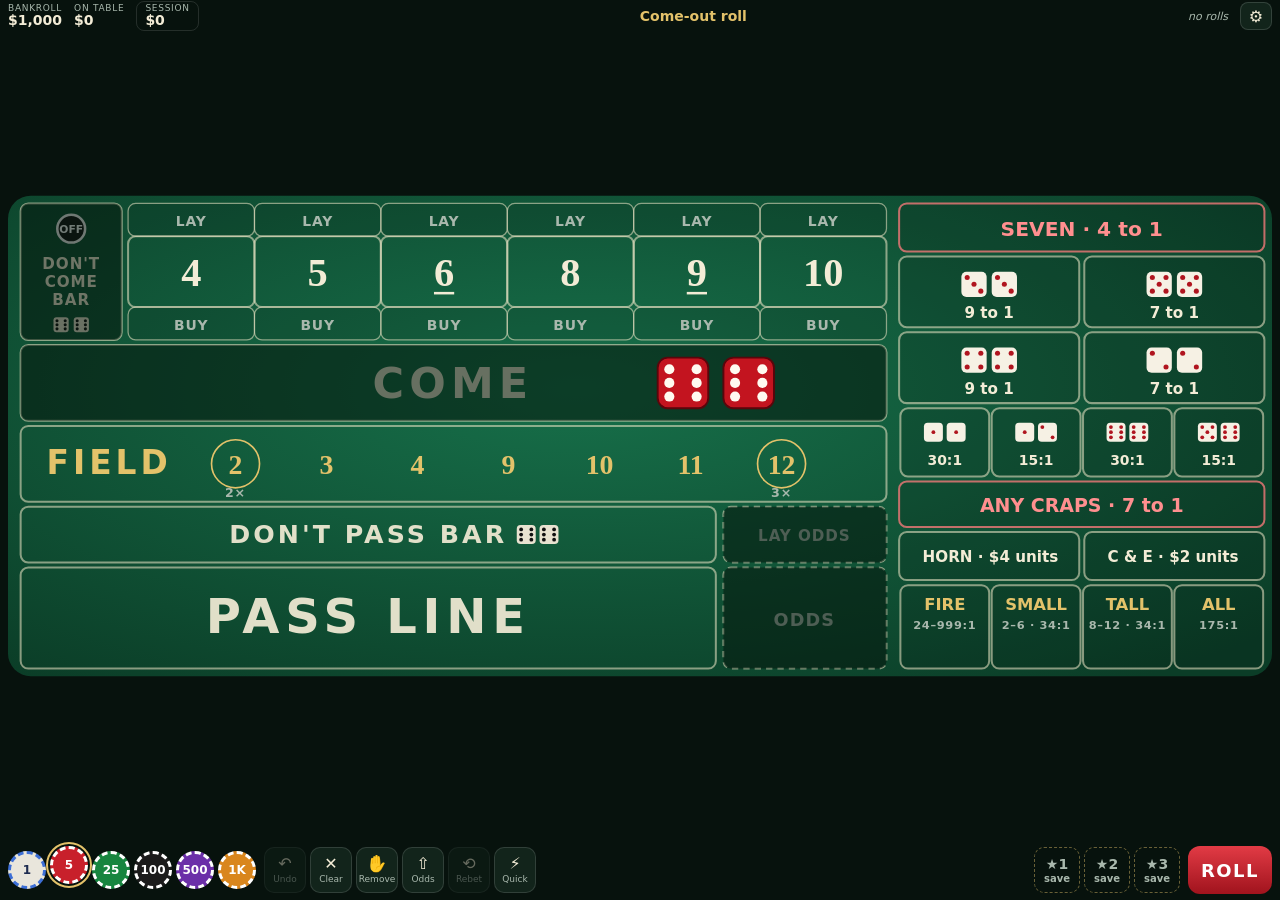
==== lite/index.html @ 6a3983c5 "Lite table: a flat 2D craps game on the same rules engine, light on battery (lite/) - One static SVG" ====
<!doctype html>
<html lang="en">
<head>
<meta charset="utf-8">
<meta name="viewport" content="width=device-width, initial-scale=1, viewport-fit=cover, user-scalable=no">
<meta name="theme-color" content="#0b2a1c">
<meta name="app-version" content="dev">
<meta name="mobile-web-app-capable" content="yes">
<title>El Jefe Craps Lite</title>
<link rel="manifest" href="manifest.webmanifest">
<link rel="icon" href="icon-192.png">
<link rel="stylesheet" href="lite.css">
</head>
<body>
<div id="app">
  <header class="top">
    <div class="stat"><span>Bankroll</span><b id="bank">$1,000</b></div>
    <div class="stat"><span>On table</span><b id="onTable">$0</b></div>
    <button class="stat session" id="sessionBtn" title="Session history"><span>Session</span><b id="sessionNet">$0</b></button>
    <div class="status" id="status">Come-out roll — place your bets</div>
    <button class="hist" id="histStrip" title="Roll history" aria-label="Roll history"></button>
    <button class="icon-btn" id="settingsBtn" aria-label="Settings" title="Settings">⚙</button>
  </header>

  <main class="felt-wrap">
    <svg id="felt" viewBox="0 0 1000 380" preserveAspectRatio="xMidYMid meet" aria-label="Craps table"></svg>
    <div class="dice-tray" id="diceTray" aria-live="polite">
      <div class="die" id="d1"></div><div class="die" id="d2"></div>
    </div>
    <div class="callout" id="callout"></div>
  </main>

  <footer class="dock">
    <div class="chips" id="chips"></div>
    <div class="tools">
      <button class="tbtn" id="undoBtn" title="Undo last bet">↶<small>Undo</small></button>
      <button class="tbtn" id="clearBtn" title="Take down every bet that can come down">✕<small>Clear</small></button>
      <button class="tbtn" id="downBtn" title="Take-down mode: tap a bet to remove it" aria-pressed="false">✋<small>Remove</small></button>
      <button class="tbtn" id="oddsBtn" title="Max odds behind the Pass Line and every Come bet">⇧<small>Odds</small></button>
      <button class="tbtn" id="rebetBtn" title="Put last roll's bets back">⟲<small>Rebet</small></button>
      <button class="tbtn" id="quickBtn" title="Quick bets: Across, Inside, Hardways …">⚡<small>Quick</small></button>
    </div>
    <div class="favs" id="favs"></div>
    <button class="roll" id="rollBtn">ROLL</button>
  </footer>
</div>

<div class="toast" id="toast" role="status"></div>

<div class="sheet" id="quickSheet" hidden>
  <div class="sheet-card">
    <div class="sheet-head"><b>Quick bets</b><span class="sheet-sub" id="quickSub"></span><button class="x" data-close>✕</button></div>
    <div class="qgrid" id="groupGrid"></div>
    <h4>Hop bets <small>one roll · easy 15:1 · hard 30:1</small></h4>
    <div class="qgrid hops" id="hopGrid"></div>
    <h4>Side bets <small>must go up before the shooter's first roll / right after a 7</small></h4>
    <div class="qgrid" id="sideGrid"></div>
  </div>
</div>

<div class="sheet" id="settingsSheet" hidden>
  <div class="sheet-card">
    <div class="sheet-head"><b>Settings</b><button class="x" data-close>✕</button></div>
    <div class="row"><label>Table minimum</label><div class="seg" id="segMin" data-key="tableMin"><button data-v="5">$5</button><button data-v="10">$10</button><button data-v="15">$15</button><button data-v="25" title="Vegas Strip: $25">Vegas $25</button></div></div>
    <div class="row"><label>Odds</label><div class="seg" id="segOdds" data-key="odds"><button data-v="345">3-4-5×</button><button data-v="2">2×</button><button data-v="5">5×</button><button data-v="10">10×</button><button data-v="100">100×</button></div></div>
    <div class="row"><label>Field 12 pays</label><div class="seg" id="segField" data-key="fieldTwelvePays"><button data-v="3">3 to 1</button><button data-v="2">2 to 1</button></div></div>
    <div class="row"><label>Place bets on the come-out</label><div class="seg" id="segWork" data-key="placeWorkingOnComeOut"><button data-v="false">Off</button><button data-v="true">Working</button></div></div>
    <div class="row"><label>Dice</label><div class="seg" id="segSpeed" data-pref="speed"><button data-v="normal">Normal</button><button data-v="fast">Fast</button><button data-v="instant">Instant</button></div></div>
    <div class="row"><label>Sound</label><div class="seg" id="segSound" data-pref="sound"><button data-v="on">On</button><button data-v="off">Off</button></div></div>
    <div class="row"><label>New session</label><div class="seg"><button id="reset1k">$1,000</button><button id="reset5k">$5,000</button><button id="reset25k">$25,000</button></div></div>
    <p class="fine">Tap a bet to add the selected chip · hold a bet (or use Remove) to take it down · hold a ★ to replace or clear it.<br>
      <a href="../">Open the full 3D table</a> · <span id="ver"></span></p>
  </div>
</div>

<div class="sheet" id="histSheet" hidden>
  <div class="sheet-card">
    <div class="sheet-head"><b>Session</b><span class="sheet-sub" id="histSub"></span><button class="x" data-close>✕</button></div>
    <div class="hstats" id="histStats"></div>
    <div class="hlist" id="histList"></div>
  </div>
</div>

<div class="sheet" id="favSheet" hidden>
  <div class="sheet-card small">
    <div class="sheet-head"><b id="favTitle">Favorite</b><button class="x" data-close>✕</button></div>
    <p id="favDesc" class="fine"></p>
    <div class="seg wide"><button id="favReplace">Save table here</button><button id="favClear">Clear</button></div>
  </div>
</div>

<div class="rotate-card"><b>Turn your phone sideways</b><span>The table plays in landscape.</span></div>

<script>
  // offline / installable: sw.js only exists in the built dist/. A new deploy takes over in the background; restart
  // into it only between rolls and with no sheet open, and only right after launch (never mid-session).
  if ('serviceWorker' in navigator && location.protocol === 'https:') {
    var hadSW = !!navigator.serviceWorker.controller, t0 = Date.now();
    navigator.serviceWorker.addEventListener('controllerchange', function () {
      if (!hadSW || Date.now() - t0 > 30000) return;
      (function go() {
        var c = window.lite;
        if (c && !c.busy() && !document.querySelector('.sheet:not([hidden])')) location.reload();
        else setTimeout(go, 1000);
      })();
    });
    navigator.serviceWorker.register('sw.js', { updateViaCache: 'none' }).catch(function () { });
  }
</script>
<script type="module" src="app.js"></script>
</body>
</html>
---- lite/lite.css ----
/* El Jefe Craps Lite: flat 2D table. No blur, no shadows on moving parts, no infinite animations. */
:root {
  --bg: #07120d; --panel: #0f1f17; --line: rgba(240, 232, 200, .55); --ink: #f3ecd6; --dim: #a9b8ad;
  --gold: #e3c26a; --red: #e0444c; --pos: #5fe08a; --neg: #ff7272;
  --sans: system-ui, -apple-system, "Segoe UI", Roboto, sans-serif;
  --edge: max(8px, env(safe-area-inset-left), env(safe-area-inset-right));
}
* { box-sizing: border-box; -webkit-tap-highlight-color: transparent; }
html, body { margin: 0; height: 100%; background: var(--bg); color: var(--ink); font: 13px var(--sans); overflow: hidden; user-select: none; -webkit-user-select: none; }
button { font: inherit; color: inherit; cursor: pointer; touch-action: manipulation; }
button:disabled { opacity: .4; cursor: default; }
#app { display: grid; grid-template-rows: 32px 1fr 60px; height: 100vh; height: 100dvh; padding: 0 var(--edge) env(safe-area-inset-bottom); }

/* top bar */
.top { display: flex; align-items: center; gap: 12px; min-width: 0; }
.stat { display: flex; flex-direction: column; line-height: 1.05; background: none; border: 0; padding: 0; text-align: left; }
.stat span { font-size: 9px; letter-spacing: .08em; text-transform: uppercase; color: var(--dim); }
.stat b { font-size: 14px; font-variant-numeric: tabular-nums; }
.session { padding: 2px 8px; border-radius: 8px; border: 1px solid rgba(255,255,255,.12); }
.pos { color: var(--pos); } .neg { color: var(--neg); }
.status { flex: 1; min-width: 0; text-align: center; font-weight: 600; font-size: 14px; color: var(--gold); white-space: nowrap; overflow: hidden; text-overflow: ellipsis; }
.status span { font-weight: 600; margin-left: 6px; padding: 1px 7px; border-radius: 9px; background: rgba(255,255,255,.07); font-size: 12px; }
.hist { display: flex; gap: 3px; background: none; border: 0; padding: 0; }
.hist i { font-style: normal; width: 20px; height: 20px; display: grid; place-items: center; border-radius: 5px; background: #1d2f25; font-size: 11px; font-weight: 700; font-variant-numeric: tabular-nums; }
.hist i.r7 { background: #6d1d22; } .hist i.rp { background: #6a5a1c; } .hist i.rn { background: #1f5534; }
.hist em { color: var(--dim); font-size: 11px; }
.icon-btn { width: 32px; height: 28px; border-radius: 8px; border: 1px solid rgba(255,255,255,.14); background: #12241b; font-size: 16px; }

/* felt */
.felt-wrap { position: relative; min-height: 0; }
#felt { position: absolute; inset: 2px 0; width: 100%; height: calc(100% - 4px); display: block; touch-action: manipulation; }
#felt text { text-anchor: middle; fill: var(--ink); font-family: var(--sans); pointer-events: none; }
.zone { fill: rgba(255,255,255,0); stroke: var(--line); stroke-width: 1.6; cursor: pointer; }
.zone:active { fill: rgba(255,255,255,.08); }
.zone.strip { stroke-width: 1; fill: rgba(0,0,0,.12); }
.zone.odds { stroke-dasharray: 5 4; }
.zone.prop { fill: rgba(0,0,0,.14); }
.zone.prop.red { stroke: rgba(240,120,120,.8); }
.removing .zone { stroke: rgba(255,140,140,.6); }
#felt .lbl { font-weight: 600; letter-spacing: .06em; fill: var(--ink); }
#felt .dim { fill: var(--dim); }
#felt .big { font-weight: 700; letter-spacing: .12em; fill: rgba(243,236,214,.92); }
#felt .gold, #felt .ptxt.gold { fill: var(--gold); }
#felt .numtxt { font-weight: 800; font-family: Georgia, "Times New Roman", serif; fill: var(--ink); }
#felt .fnum { font-weight: 700; font-family: Georgia, serif; fill: var(--gold); }
#felt .ptxt { font-weight: 700; fill: var(--ink); }
#felt .ptxt.red { fill: #ff8f8f; }
.ring { fill: none; stroke: var(--gold); stroke-width: 1.3; }
.mdie rect { fill: #f6f1e4; } .mdie circle { fill: #b0151f; }
.mdie.bar rect { fill: #e8e2d0; } .mdie.bar circle { fill: #111; }
.shade { fill: rgba(4,20,12,.55); pointer-events: none; }
.hilite { fill: rgba(255,240,180,.10); stroke: var(--gold); stroke-width: 2; pointer-events: none; }
.puck circle { fill: #151515; stroke: #f2f2f2; stroke-width: 2; }
.puck.on circle { fill: #fafafa; stroke: #111; }
#felt .puck text { fill: #fafafa; font-weight: 800; }
#felt .puck.on text { fill: #111; }
#felt .prog { fill: var(--gold); font-weight: 700; }

/* chips on the felt */
.chip { cursor: pointer; }
.chip circle { stroke: #fff; stroke-width: 2.2; stroke-dasharray: 4.3 2.6; }
.chip circle.in { stroke: rgba(255,255,255,.55); stroke-width: .8; stroke-dasharray: none; }
#felt .chip text { font-weight: 800; fill: #fff; }
.c1 circle { fill: #e9e6dc; stroke: #3d6fd6; } .c1 circle.in { stroke: #3d6fd6; } #felt .c1 text { fill: #1d2b4f; }
.c5 circle { fill: #c8202b; } .c25 circle { fill: #17853f; } .c100 circle { fill: #1b1b1b; }
.c500 circle { fill: #6b2fa8; } .c1k circle { fill: #d9861d; }
.chip .off rect { fill: #111; stroke: #fff; stroke-width: .7; }
#felt .chip .off text { fill: #fff; font-weight: 700; }
#felt .hoplbl { fill: var(--gold); font-weight: 700; }

/* dice + floating results (short, finite animations only) */
.bdie rect { fill: #c3141f; stroke: #5a050b; stroke-width: 1.5; }
.bdie circle { fill: #fffaf0; }
.dice { pointer-events: none; }
.dice.tumble .bdie { transform-box: fill-box; transform-origin: center; animation: tumble .18s linear infinite alternate; }
.dice.tumble .bdie:last-child { animation-direction: alternate-reverse; }
.dice.land { animation: land .25s ease-out 1; transform-box: fill-box; transform-origin: center; }
@keyframes tumble { from { transform: rotate(-18deg) translateY(-4px); } to { transform: rotate(16deg) translateY(3px); } }
@keyframes land { from { transform: scale(1.25); } to { transform: scale(1); } }
#felt .fx { font-weight: 900; paint-order: stroke; stroke: rgba(0,0,0,.75); stroke-width: 3px; animation: rise 1.8s ease-out 1 forwards; }
#felt .fx.win { fill: var(--pos); } #felt .fx.lose { fill: var(--neg); }
@keyframes rise { 0% { opacity: 0; transform: translateY(6px); } 15% { opacity: 1; } 75% { opacity: 1; } 100% { opacity: 0; transform: translateY(-14px); } }

.callout { position: absolute; left: 50%; top: 44%; transform: translate(-50%, -50%) scale(.9); opacity: 0; pointer-events: none;
  display: flex; flex-direction: column; align-items: center; padding: 8px 22px 10px; border-radius: 14px; background: rgba(6,16,11,.88);
  border: 1px solid rgba(227,194,106,.6); transition: opacity .15s, transform .15s; text-align: center; }
.callout.show { opacity: 1; transform: translate(-50%, -50%) scale(1); }
.callout b { font: 800 34px Georgia, serif; color: var(--gold); line-height: 1; }
.callout span { font-weight: 700; font-size: 15px; margin-top: 3px; }
.callout em { font-style: normal; font-weight: 800; font-size: 15px; margin-top: 2px; }
.callout.bad b { color: var(--red); }

/* dock */
.dock { display: flex; align-items: center; gap: 8px; min-width: 0; }
.chips { display: flex; gap: 4px; }
.rchip { width: 38px; height: 38px; border-radius: 50%; border: 3px dashed #fff; font-weight: 800; font-size: 12px; color: #fff; padding: 0; transition: transform .1s; }
.rchip.c1 { background: #e9e6dc; color: #1d2b4f; border-color: #3d6fd6; }
.rchip.c5 { background: #c8202b; } .rchip.c25 { background: #17853f; } .rchip.c100 { background: #1b1b1b; } .rchip.c500 { background: #6b2fa8; } .rchip.c1k { background: #d9861d; }
.rchip.sel { transform: translateY(-5px); outline: 2px solid var(--gold); outline-offset: 2px; }
.tools { display: flex; gap: 4px; }
.tbtn { width: 42px; height: 46px; border-radius: 10px; border: 1px solid rgba(255,255,255,.13); background: #12241b; display: flex; flex-direction: column; align-items: center; justify-content: center; font-size: 16px; line-height: 1; padding: 0; }
.tbtn small { font-size: 9px; margin-top: 3px; color: var(--dim); }
.tbtn[aria-pressed="true"] { background: #5a1c1f; border-color: #ff8a8a; }
.favs { display: flex; gap: 4px; margin-left: auto; }
.fav { width: 46px; height: 46px; border-radius: 10px; border: 1px dashed rgba(227,194,106,.45); background: none; color: var(--dim); font-weight: 800; font-size: 14px; display: flex; flex-direction: column; align-items: center; justify-content: center; line-height: 1; padding: 0; }
.fav small { font-size: 10px; font-weight: 600; margin-top: 3px; }
.fav.set { border-style: solid; border-color: var(--gold); color: var(--gold); background: rgba(227,194,106,.08); }
.fav.set small { color: var(--ink); }
.roll { height: 48px; min-width: 84px; flex: 0 0 auto; border-radius: 12px; border: 0; background: linear-gradient(#e23b45, #a0131d); font-weight: 900; font-size: 18px; letter-spacing: .08em; color: #fff; }
.roll:active:not(:disabled) { transform: translateY(1px); }

/* toast */
.toast { position: fixed; left: 50%; top: 2px; transform: translateX(-50%); max-width: min(720px, 92vw); padding: 7px 14px; border-radius: 10px; background: #3a1416; border: 1px solid #a8444a;
  font-size: 13px; text-align: center; opacity: 0; pointer-events: none; transition: opacity .15s; z-index: 50; }
.toast.ok { background: #102a1c; border-color: #3f8a5e; }
.toast.show { opacity: 1; }

/* sheets */
.sheet { position: fixed; inset: 0; background: rgba(0,0,0,.55); display: grid; place-items: center; z-index: 40; }
.sheet[hidden] { display: none; }
.sheet-card { width: min(760px, 94vw); max-height: 92dvh; overflow: auto; background: var(--panel); border: 1px solid rgba(227,194,106,.35); border-radius: 14px; padding: 10px 14px 14px; }
.sheet-card.small { width: min(380px, 92vw); }
.sheet-head { display: flex; align-items: center; gap: 10px; margin-bottom: 8px; }
.sheet-head b { font-size: 16px; color: var(--gold); }
.sheet-sub { color: var(--dim); font-size: 12px; flex: 1; }
.x { margin-left: auto; width: 34px; height: 30px; border-radius: 8px; border: 1px solid rgba(255,255,255,.15); background: none; }
.sheet h4 { margin: 8px 0 4px; font-size: 12px; letter-spacing: .06em; text-transform: uppercase; color: var(--gold); }
.sheet h4 small { text-transform: none; letter-spacing: 0; color: var(--dim); font-weight: 400; margin-left: 6px; }
.qgrid { display: grid; grid-template-columns: repeat(5, 1fr); gap: 6px; }
.qgrid.hops { grid-template-columns: repeat(11, 1fr); gap: 4px; }
#sideGrid { grid-template-columns: repeat(7, 1fr); }
.qb { min-height: 40px; border-radius: 9px; border: 1px solid rgba(255,255,255,.14); background: #142a1f; display: flex; flex-direction: column; align-items: center; justify-content: center; gap: 1px; padding: 3px; }
.qb small { font-size: 10px; color: var(--dim); }
.qb em { font-style: normal; font-size: 11px; color: var(--gold); font-weight: 700; }
.qb.hop { font-weight: 700; min-height: 32px; }
.qb.hop.hard { border-color: rgba(227,194,106,.5); }
.row { display: flex; align-items: center; justify-content: space-between; gap: 12px; padding: 6px 0; border-bottom: 1px solid rgba(255,255,255,.06); }
.row label { color: var(--ink); }
.seg { display: flex; gap: 4px; flex-wrap: wrap; }
.seg button { min-height: 34px; padding: 0 12px; border-radius: 8px; border: 1px solid rgba(255,255,255,.15); background: #142a1f; }
.seg button.on { background: var(--gold); color: #1a1405; border-color: var(--gold); font-weight: 700; }
.seg.wide { justify-content: center; } .seg.wide button { flex: 1; }
.fine { color: var(--dim); font-size: 12px; line-height: 1.5; margin: 10px 0 0; }
.fine a { color: var(--gold); }
.hstats { display: grid; grid-template-columns: repeat(4, 1fr); gap: 6px; }
.hstats > div { background: #142a1f; border-radius: 8px; padding: 5px 8px; display: flex; flex-direction: column; }
.hstats span { font-size: 10px; color: var(--dim); text-transform: uppercase; letter-spacing: .05em; }
.hstats b { font-size: 15px; }
.hstats .dist { grid-column: 1 / -1; display: grid; grid-template-columns: repeat(11, 1fr); gap: 4px; height: 82px; background: none; padding: 4px 0 0; }
.dist i { display: flex; flex-direction: column; justify-content: flex-end; align-items: center; font-style: normal; height: 100%; }
.dist u { display: block; width: 70%; background: var(--gold); border-radius: 3px 3px 0 0; min-height: 1px; }
.dist b { font-size: 10px; color: var(--dim); font-weight: 600; } .dist span { font-size: 11px; font-weight: 700; color: var(--ink); text-transform: none; }
.hlist { margin-top: 8px; display: grid; grid-template-columns: repeat(2, 1fr); gap: 2px 14px; }
.hr { display: grid; grid-template-columns: 38px 24px 1fr auto; gap: 6px; padding: 3px 0; border-bottom: 1px solid rgba(255,255,255,.05); font-variant-numeric: tabular-nums; }
.hd { color: var(--dim); } .ho { color: var(--dim); font-size: 12px; }

/* small landscape phones: tighter dock */
@media (max-width: 790px) {
  .rchip { width: 34px; height: 34px; font-size: 11px; border-width: 2px; }
  .tbtn { width: 38px; } .tbtn small { font-size: 8px; } .fav { width: 42px; }
  .roll { min-width: 72px; }
  .hist i:nth-child(-n+3) { display: none; }
}
@media (max-width: 680px) { .stat:nth-child(2) { display: none; } }
/* portrait phones: landscape only */
.rotate-card { display: none; }
@media (orientation: portrait) and (pointer: coarse) {
  .rotate-card { display: flex; position: fixed; inset: 0; z-index: 99; flex-direction: column; align-items: center; justify-content: center; gap: 10px; background: var(--bg); font-size: 15px; }
  .rotate-card b { font-size: 20px; color: var(--gold); }
}
#felt .uline { fill: var(--ink); pointer-events: none; }
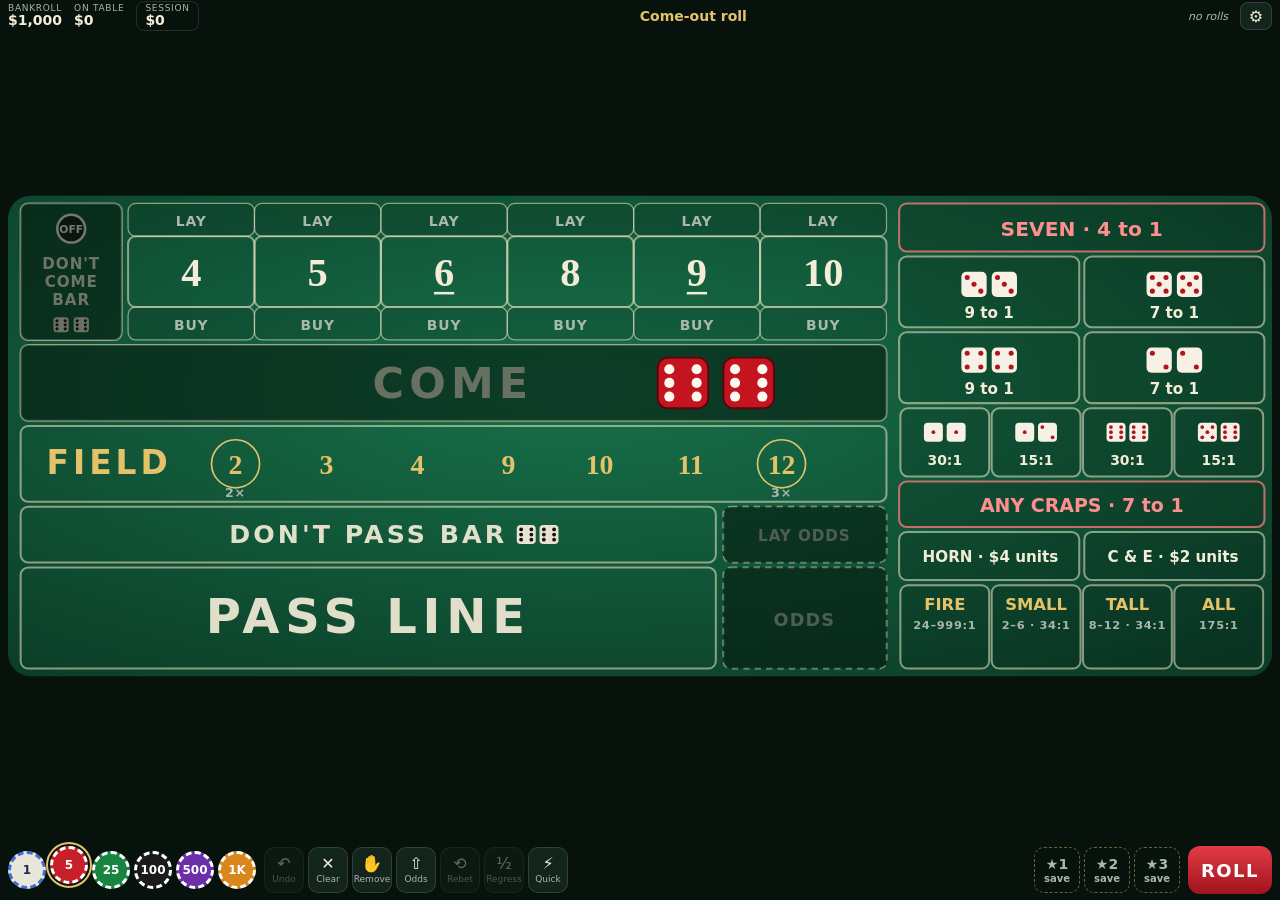
==== commit 7e4cc1e3: "Lite: Regress button in the dock next to Rebet Co-Authored-By: Claude Opus 5.5 <noreply@anthropic.co" ====
--- a/lite/index.html
+++ b/lite/index.html
@@ -38,6 +38,7 @@
       <button class="tbtn" id="downBtn" title="Take-down mode: tap a bet to remove it" aria-pressed="false">✋<small>Remove</small></button>
       <button class="tbtn" id="oddsBtn" title="Max odds behind the Pass Line and every Come bet">⇧<small>Odds</small></button>
       <button class="tbtn" id="rebetBtn" title="Put last roll's bets back">⟲<small>Rebet</small></button>
+      <button class="tbtn" id="regressBtn" title="Regress: cut every place bet in half (not below the minimum)">½<small>Regress</small></button>
       <button class="tbtn" id="quickBtn" title="Quick bets: Across, Inside, Hardways …">⚡<small>Quick</small></button>
     </div>
     <div class="favs" id="favs"></div>
--- a/lite/lite.css
+++ b/lite/lite.css
@@ -98,7 +98,7 @@
 .rchip.c5 { background: #c8202b; } .rchip.c25 { background: #17853f; } .rchip.c100 { background: #1b1b1b; } .rchip.c500 { background: #6b2fa8; } .rchip.c1k { background: #d9861d; }
 .rchip.sel { transform: translateY(-5px); outline: 2px solid var(--gold); outline-offset: 2px; }
 .tools { display: flex; gap: 4px; }
-.tbtn { width: 42px; height: 46px; border-radius: 10px; border: 1px solid rgba(255,255,255,.13); background: #12241b; display: flex; flex-direction: column; align-items: center; justify-content: center; font-size: 16px; line-height: 1; padding: 0; }
+.tbtn { width: 40px; height: 46px; border-radius: 10px; border: 1px solid rgba(255,255,255,.13); background: #12241b; display: flex; flex-direction: column; align-items: center; justify-content: center; font-size: 16px; line-height: 1; padding: 0; }
 .tbtn small { font-size: 9px; margin-top: 3px; color: var(--dim); }
 .tbtn[aria-pressed="true"] { background: #5a1c1f; border-color: #ff8a8a; }
 .favs { display: flex; gap: 4px; margin-left: auto; }
@@ -157,7 +157,7 @@
 /* small landscape phones: tighter dock */
 @media (max-width: 790px) {
   .rchip { width: 34px; height: 34px; font-size: 11px; border-width: 2px; }
-  .tbtn { width: 38px; } .tbtn small { font-size: 8px; } .fav { width: 42px; }
+  .dock { gap: 6px; } .tbtn { width: 36px; } .tbtn small { font-size: 8px; } .fav { width: 40px; }
   .roll { min-width: 72px; }
   .hist i:nth-child(-n+3) { display: none; }
 }
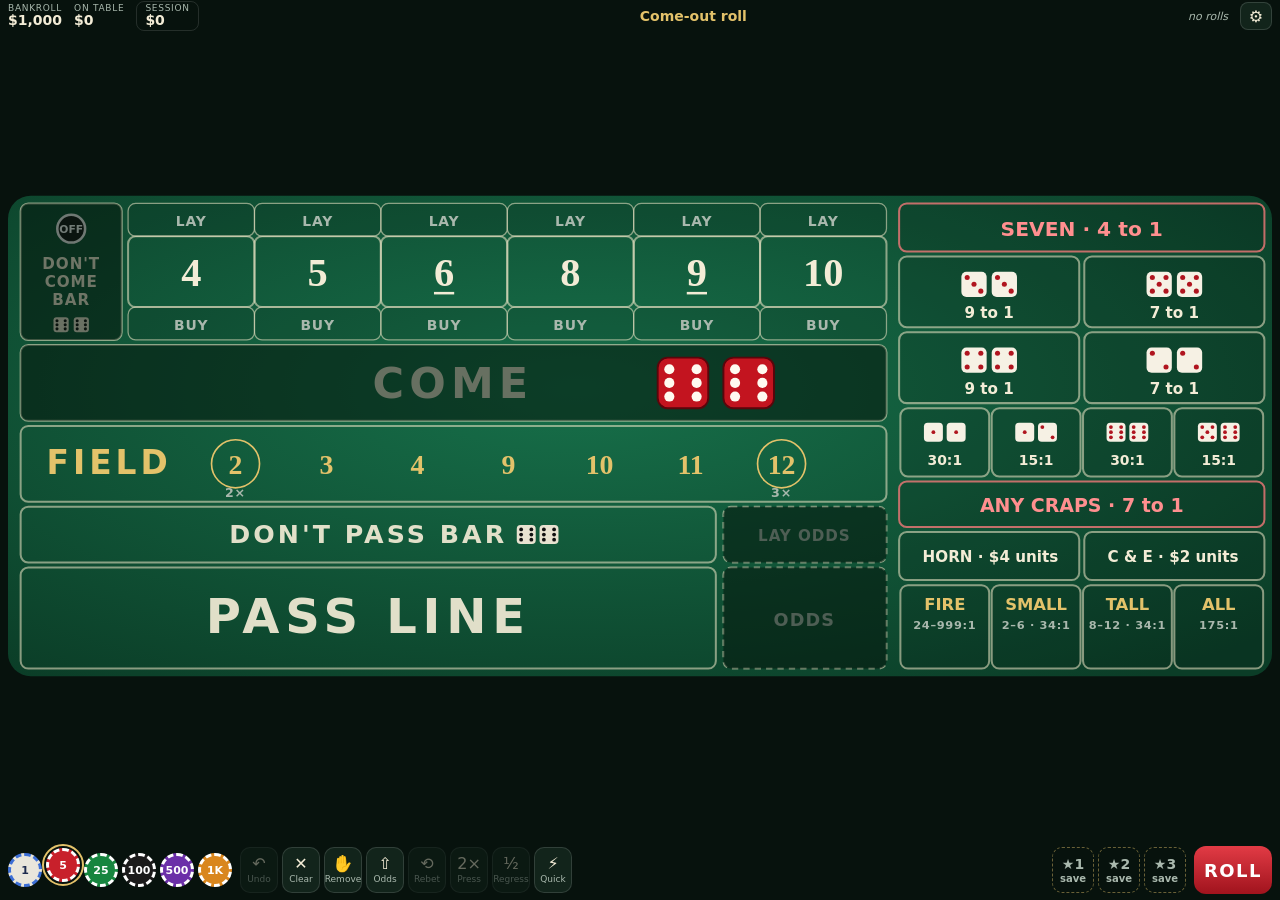
==== commit 3554d61b: "Lite: Press button (double last bet or last roll's winners); smaller dock to fit Co-Authored-By: Cla" ====
--- a/lite/index.html
+++ b/lite/index.html
@@ -38,6 +38,7 @@
       <button class="tbtn" id="downBtn" title="Take-down mode: tap a bet to remove it" aria-pressed="false">✋<small>Remove</small></button>
       <button class="tbtn" id="oddsBtn" title="Max odds behind the Pass Line and every Come bet">⇧<small>Odds</small></button>
       <button class="tbtn" id="rebetBtn" title="Put last roll's bets back">⟲<small>Rebet</small></button>
+      <button class="tbtn" id="pressBtn" title="Press: double your last bet — or, after a roll, every winner still up">2×<small>Press</small></button>
       <button class="tbtn" id="regressBtn" title="Regress: cut every place bet in half (not below the minimum)">½<small>Regress</small></button>
       <button class="tbtn" id="quickBtn" title="Quick bets: Across, Inside, Hardways …">⚡<small>Quick</small></button>
     </div>
--- a/lite/lite.css
+++ b/lite/lite.css
@@ -93,20 +93,20 @@
 /* dock */
 .dock { display: flex; align-items: center; gap: 8px; min-width: 0; }
 .chips { display: flex; gap: 4px; }
-.rchip { width: 38px; height: 38px; border-radius: 50%; border: 3px dashed #fff; font-weight: 800; font-size: 12px; color: #fff; padding: 0; transition: transform .1s; }
+.rchip { width: 34px; height: 34px; border-radius: 50%; border: 3px dashed #fff; font-weight: 800; font-size: 11px; color: #fff; padding: 0; transition: transform .1s; }
 .rchip.c1 { background: #e9e6dc; color: #1d2b4f; border-color: #3d6fd6; }
 .rchip.c5 { background: #c8202b; } .rchip.c25 { background: #17853f; } .rchip.c100 { background: #1b1b1b; } .rchip.c500 { background: #6b2fa8; } .rchip.c1k { background: #d9861d; }
 .rchip.sel { transform: translateY(-5px); outline: 2px solid var(--gold); outline-offset: 2px; }
 .tools { display: flex; gap: 4px; }
-.tbtn { width: 40px; height: 46px; border-radius: 10px; border: 1px solid rgba(255,255,255,.13); background: #12241b; display: flex; flex-direction: column; align-items: center; justify-content: center; font-size: 16px; line-height: 1; padding: 0; }
+.tbtn { width: 38px; height: 46px; border-radius: 10px; border: 1px solid rgba(255,255,255,.13); background: #12241b; display: flex; flex-direction: column; align-items: center; justify-content: center; font-size: 16px; line-height: 1; padding: 0; }
 .tbtn small { font-size: 9px; margin-top: 3px; color: var(--dim); }
 .tbtn[aria-pressed="true"] { background: #5a1c1f; border-color: #ff8a8a; }
 .favs { display: flex; gap: 4px; margin-left: auto; }
-.fav { width: 46px; height: 46px; border-radius: 10px; border: 1px dashed rgba(227,194,106,.45); background: none; color: var(--dim); font-weight: 800; font-size: 14px; display: flex; flex-direction: column; align-items: center; justify-content: center; line-height: 1; padding: 0; }
+.fav { width: 42px; height: 46px; border-radius: 10px; border: 1px dashed rgba(227,194,106,.45); background: none; color: var(--dim); font-weight: 800; font-size: 14px; display: flex; flex-direction: column; align-items: center; justify-content: center; line-height: 1; padding: 0; }
 .fav small { font-size: 10px; font-weight: 600; margin-top: 3px; }
 .fav.set { border-style: solid; border-color: var(--gold); color: var(--gold); background: rgba(227,194,106,.08); }
 .fav.set small { color: var(--ink); }
-.roll { height: 48px; min-width: 84px; flex: 0 0 auto; border-radius: 12px; border: 0; background: linear-gradient(#e23b45, #a0131d); font-weight: 900; font-size: 18px; letter-spacing: .08em; color: #fff; }
+.roll { height: 48px; min-width: 78px; flex: 0 0 auto; border-radius: 12px; border: 0; background: linear-gradient(#e23b45, #a0131d); font-weight: 900; font-size: 18px; letter-spacing: .08em; color: #fff; }
 .roll:active:not(:disabled) { transform: translateY(1px); }
 
 /* toast */
@@ -156,9 +156,9 @@
 
 /* small landscape phones: tighter dock */
 @media (max-width: 790px) {
-  .rchip { width: 34px; height: 34px; font-size: 11px; border-width: 2px; }
-  .dock { gap: 6px; } .tbtn { width: 36px; } .tbtn small { font-size: 8px; } .fav { width: 40px; }
-  .roll { min-width: 72px; }
+  .rchip { width: 30px; height: 30px; font-size: 10px; border-width: 2px; }
+  .dock { gap: 6px; } .tbtn { width: 34px; } .tbtn small { font-size: 8px; } .fav { width: 38px; }
+  .roll { min-width: 66px; }
   .hist i:nth-child(-n+3) { display: none; }
 }
 @media (max-width: 680px) { .stat:nth-child(2) { display: none; } }
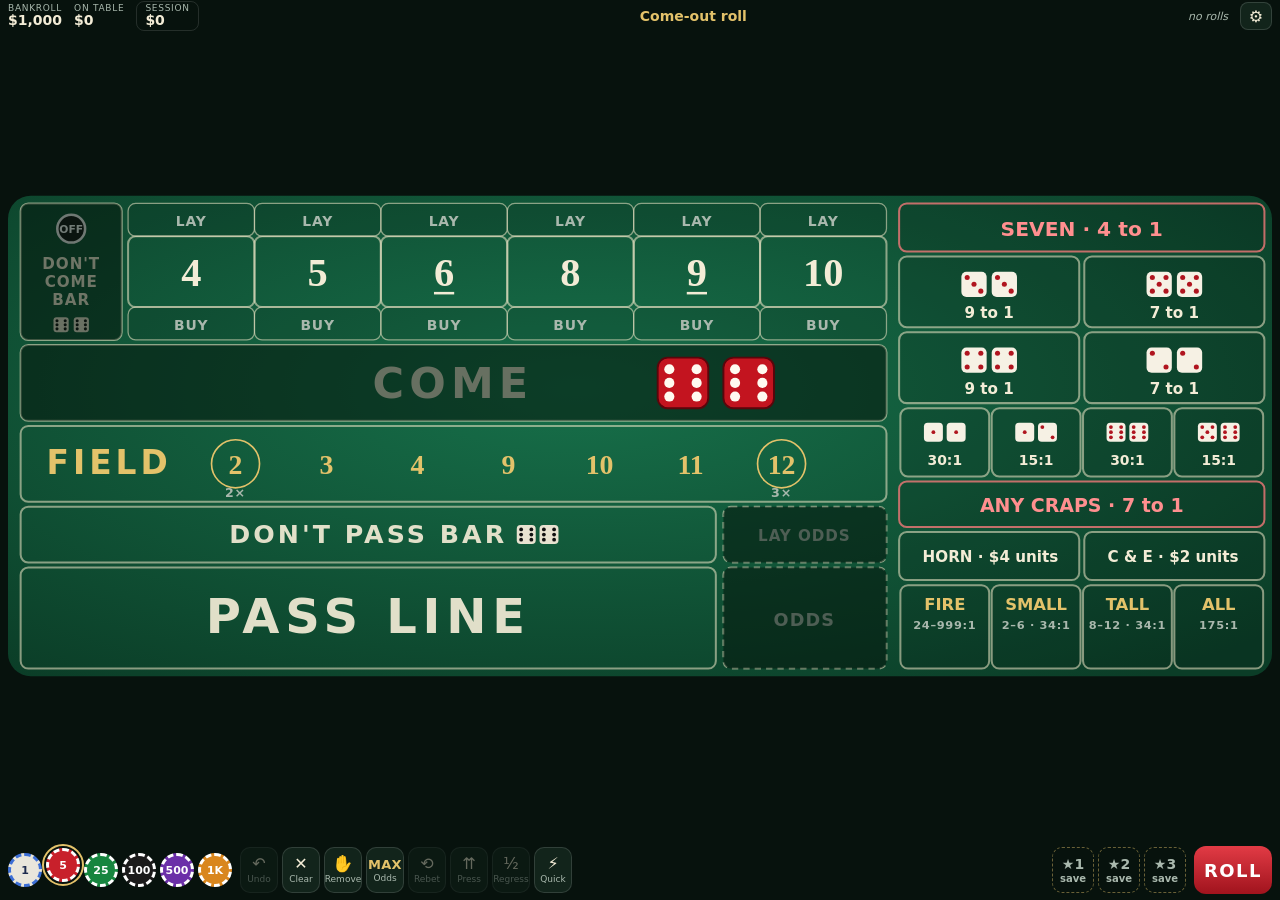
==== commit dbd17ec2: "Lite: Odds button sizes (1x / 2x / Max, hold to switch) and auto-play (3-Point Molly, 2-Point Molly," ====
--- a/lite/index.html
+++ b/lite/index.html
@@ -36,9 +36,9 @@
       <button class="tbtn" id="undoBtn" title="Undo last bet">↶<small>Undo</small></button>
       <button class="tbtn" id="clearBtn" title="Take down every bet that can come down">✕<small>Clear</small></button>
       <button class="tbtn" id="downBtn" title="Take-down mode: tap a bet to remove it" aria-pressed="false">✋<small>Remove</small></button>
-      <button class="tbtn" id="oddsBtn" title="Max odds behind the Pass Line and every Come bet">⇧<small>Odds</small></button>
+      <button class="tbtn" id="oddsBtn" title="Odds behind the Pass Line and every Come bet · hold to change the size"><span class="om">MAX</span><small>Odds</small></button>
       <button class="tbtn" id="rebetBtn" title="Put last roll's bets back">⟲<small>Rebet</small></button>
-      <button class="tbtn" id="pressBtn" title="Press: double your last bet — or, after a roll, every winner still up">2×<small>Press</small></button>
+      <button class="tbtn" id="pressBtn" title="Press: double your last bet — or, after a roll, every winner still up">⇈<small>Press</small></button>
       <button class="tbtn" id="regressBtn" title="Regress: cut every place bet in half (not below the minimum)">½<small>Regress</small></button>
       <button class="tbtn" id="quickBtn" title="Quick bets: Across, Inside, Hardways …">⚡<small>Quick</small></button>
     </div>
@@ -53,6 +53,8 @@
   <div class="sheet-card">
     <div class="sheet-head"><b>Quick bets</b><span class="sheet-sub" id="quickSub"></span><button class="x" data-close>✕</button></div>
     <div class="qgrid" id="groupGrid"></div>
+    <h4>Auto-play <small>places the bets and rolls for you · the Odds button size is used · stops between hands at your limit · tap STOP any time</small></h4>
+    <div class="qgrid autog" id="autoGrid"></div>
     <h4>Hop bets <small>one roll · easy 15:1 · hard 30:1</small></h4>
     <div class="qgrid hops" id="hopGrid"></div>
     <h4>Side bets <small>must go up before the shooter's first roll / right after a 7</small></h4>
@@ -65,12 +67,13 @@
     <div class="sheet-head"><b>Settings</b><button class="x" data-close>✕</button></div>
     <div class="row"><label>Table minimum</label><div class="seg" id="segMin" data-key="tableMin"><button data-v="5">$5</button><button data-v="10">$10</button><button data-v="15">$15</button><button data-v="25" title="Vegas Strip: $25">Vegas $25</button></div></div>
     <div class="row"><label>Odds</label><div class="seg" id="segOdds" data-key="odds"><button data-v="345">3-4-5×</button><button data-v="2">2×</button><button data-v="5">5×</button><button data-v="10">10×</button><button data-v="100">100×</button></div></div>
+    <div class="row"><label>Odds button adds</label><div class="seg" id="segOddsMult" data-pref="oddsMult"><button data-v="1">1×</button><button data-v="2">2×</button><button data-v="max">Max</button></div></div>
     <div class="row"><label>Field 12 pays</label><div class="seg" id="segField" data-key="fieldTwelvePays"><button data-v="3">3 to 1</button><button data-v="2">2 to 1</button></div></div>
     <div class="row"><label>Place bets on the come-out</label><div class="seg" id="segWork" data-key="placeWorkingOnComeOut"><button data-v="false">Off</button><button data-v="true">Working</button></div></div>
     <div class="row"><label>Dice</label><div class="seg" id="segSpeed" data-pref="speed"><button data-v="normal">Normal</button><button data-v="fast">Fast</button><button data-v="instant">Instant</button></div></div>
     <div class="row"><label>Sound</label><div class="seg" id="segSound" data-pref="sound"><button data-v="on">On</button><button data-v="off">Off</button></div></div>
     <div class="row"><label>New session</label><div class="seg"><button id="reset1k">$1,000</button><button id="reset5k">$5,000</button><button id="reset25k">$25,000</button></div></div>
-    <p class="fine">Tap a bet to add the selected chip · hold a bet (or use Remove) to take it down · hold a ★ to replace or clear it.<br>
+    <p class="fine">Tap a bet to add the selected chip · hold a bet (or use Remove) to take it down · hold a ★ to replace or clear it · hold Odds to switch 1× / 2× / Max.<br>
       <a href="../">Open the full 3D table</a> · <span id="ver"></span></p>
   </div>
 </div>
--- a/lite/lite.css
+++ b/lite/lite.css
@@ -169,3 +169,11 @@
   .rotate-card b { font-size: 20px; color: var(--gold); }
 }
 #felt .uline { fill: var(--ink); pointer-events: none; }
+
+/* odds-size label, auto-play */
+.tbtn .om { font-size: 13px; font-weight: 800; color: var(--gold); letter-spacing: .02em; }
+.roll.stop { background: linear-gradient(#3a6fd8, #1d3f8f); animation: autoPulse 1.6s ease-in-out 3; }
+@keyframes autoPulse { 50% { filter: brightness(1.25); } }
+.qgrid.autog { grid-template-columns: repeat(3, 1fr); }
+.qb.auto b { color: var(--gold); }
+.auto-lim { grid-column: 1 / -1; justify-content: center; margin-top: 2px; }
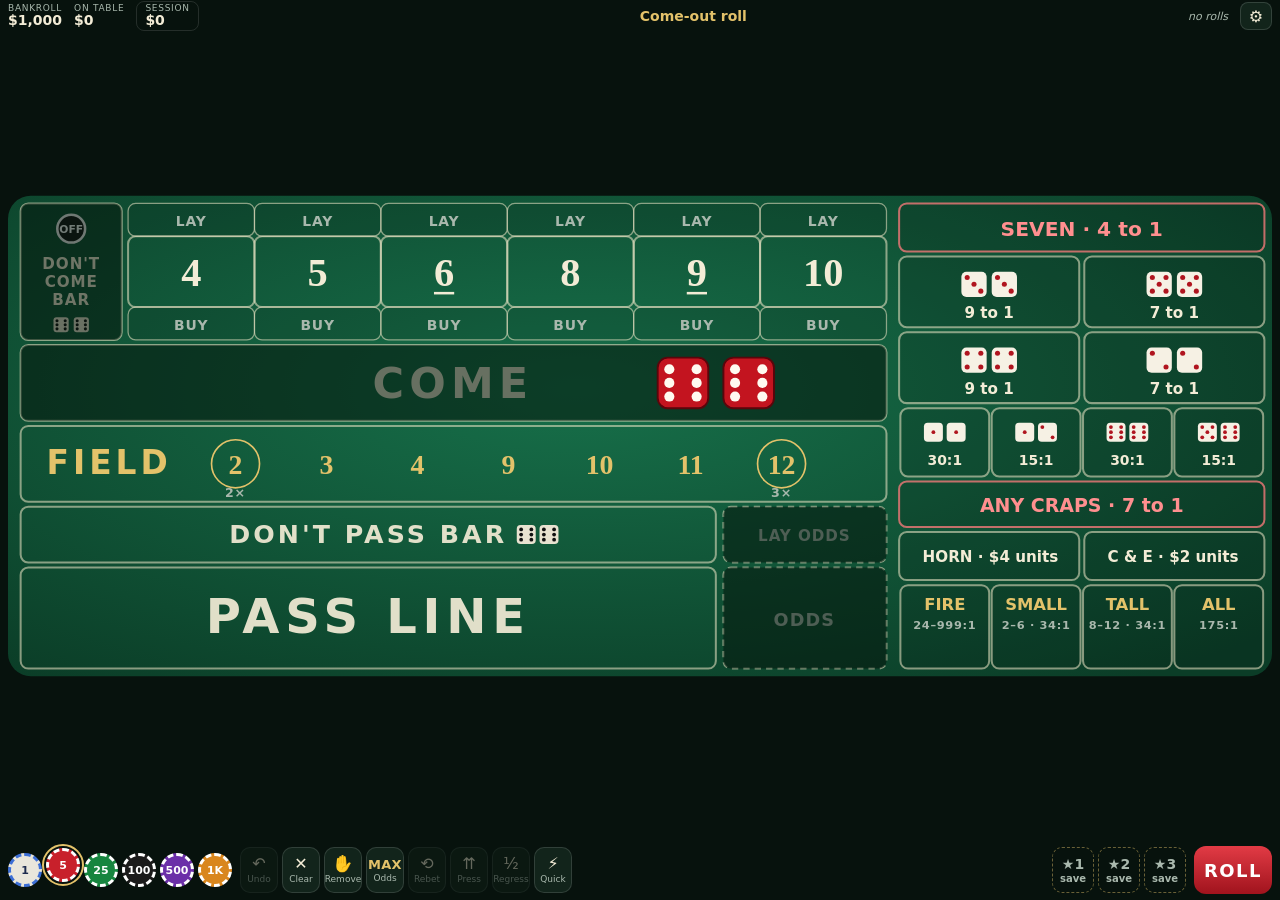
==== commit 954800eb: "Lite: keep ROLL on screen on iPhone PWA (fixed app frame, no text inflation, shrinkable dock buttons" ====
--- a/lite/index.html
+++ b/lite/index.html
@@ -6,6 +6,8 @@
 <meta name="theme-color" content="#0b2a1c">
 <meta name="app-version" content="dev">
 <meta name="mobile-web-app-capable" content="yes">
+<meta name="apple-mobile-web-app-capable" content="yes">
+<meta name="apple-mobile-web-app-status-bar-style" content="black-translucent">
 <title>El Jefe Craps Lite</title>
 <link rel="manifest" href="manifest.webmanifest">
 <link rel="icon" href="icon-192.png">
--- a/lite/lite.css
+++ b/lite/lite.css
@@ -6,10 +6,10 @@
   --edge: max(8px, env(safe-area-inset-left), env(safe-area-inset-right));
 }
 * { box-sizing: border-box; -webkit-tap-highlight-color: transparent; }
-html, body { margin: 0; height: 100%; background: var(--bg); color: var(--ink); font: 13px var(--sans); overflow: hidden; user-select: none; -webkit-user-select: none; }
+html, body { margin: 0; height: 100%; -webkit-text-size-adjust: 100%; text-size-adjust: 100%; background: var(--bg); color: var(--ink); font: 13px var(--sans); overflow: hidden; user-select: none; -webkit-user-select: none; }
 button { font: inherit; color: inherit; cursor: pointer; touch-action: manipulation; }
 button:disabled { opacity: .4; cursor: default; }
-#app { display: grid; grid-template-rows: 32px 1fr 60px; height: 100vh; height: 100dvh; padding: 0 var(--edge) env(safe-area-inset-bottom); }
+#app { position: fixed; inset: 0; display: grid; grid-template-rows: 32px 1fr 60px; padding: 0 var(--edge) env(safe-area-inset-bottom); }
 
 /* top bar */
 .top { display: flex; align-items: center; gap: 12px; min-width: 0; }
@@ -177,3 +177,11 @@
 .qgrid.autog { grid-template-columns: repeat(3, 1fr); }
 .qb.auto b { color: var(--gold); }
 .auto-lim { grid-column: 1 / -1; justify-content: center; margin-top: 2px; }
+
+/* never clip ROLL: tool and favorite buttons give up width first (iPhone PWA, Display Zoom, big text) */
+.chips { flex: 0 0 auto; }
+.tools { flex: 0 1 auto; min-width: 244px; } .favs { flex: 0 1 auto; min-width: 98px; }
+.rchip { flex: 0 0 auto; }
+.tbtn { flex: 0 1 auto; min-width: 27px; overflow: hidden; }
+.fav { flex: 0 1 auto; min-width: 30px; overflow: hidden; }
+.roll { flex: 0 0 auto; white-space: nowrap; }
